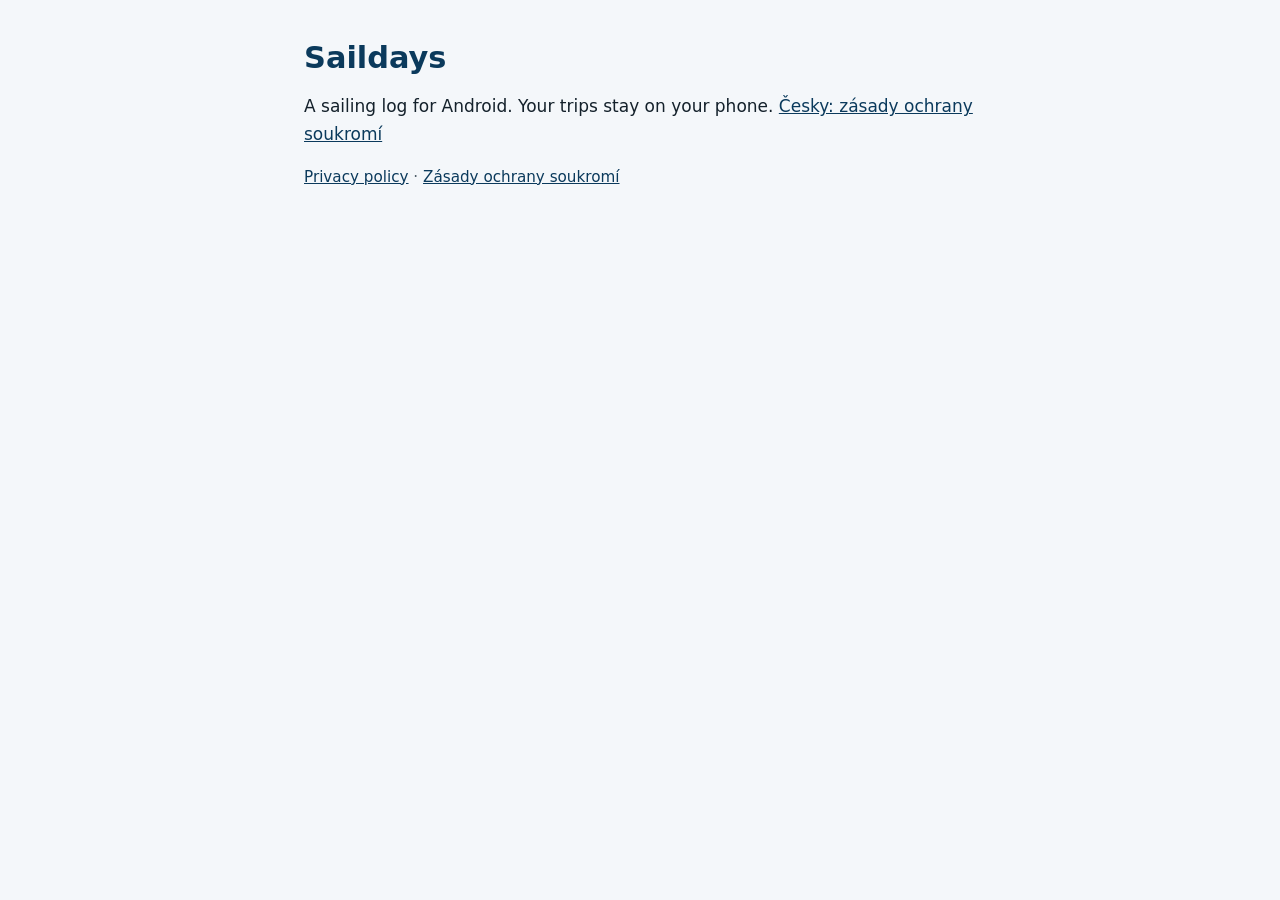
==== index.html @ 202e4eb9 "Web: zásady ochrany soukromí (en, cs), úvodní stránka a kontrolní skript Co-Authored-By: Claude Opus" ====
<!doctype html>
<html lang="en">
<head>
<meta charset="utf-8">
<meta name="viewport" content="width=device-width, initial-scale=1">
<title>Saildays</title>
<meta name="description" content="Saildays: a sailing log for Android that stays on your phone.">
<style>
:root { color-scheme: light dark; --bg: #f4f7fa; --fg: #14212b; --muted: #51606b; --accent: #0b3a5c; }
@media (prefers-color-scheme: dark) { :root { --bg: #0d1820; --fg: #e6edf2; --muted: #9fb0bc; --accent: #7cb7e6; } }
body { margin: 0; background: var(--bg); color: var(--fg); font: 17px/1.6 system-ui, -apple-system, "Segoe UI", Roboto, sans-serif; }
main { max-width: 42rem; margin: 0 auto; padding: 2.5rem 1rem 4rem; }
h1 { font-size: 1.9rem; line-height: 1.2; margin: 0 0 .25rem; color: var(--accent); }
h2 { font-size: 1.15rem; margin: 2rem 0 .5rem; }
.meta, nav { color: var(--muted); font-size: .95rem; }
a { color: var(--accent); }
</style>
</head>
<body>
<main>
<h1>Saildays</h1>
<p>A sailing log for Android. Your trips stay on your phone. <a href="/cs/privacy/" hreflang="cs">Česky: zásady ochrany soukromí</a></p>
<nav><a href="/privacy/">Privacy policy</a> &middot; <a href="/cs/privacy/" hreflang="cs">Zásady ochrany soukromí</a></nav>
</main>
</body>
</html>
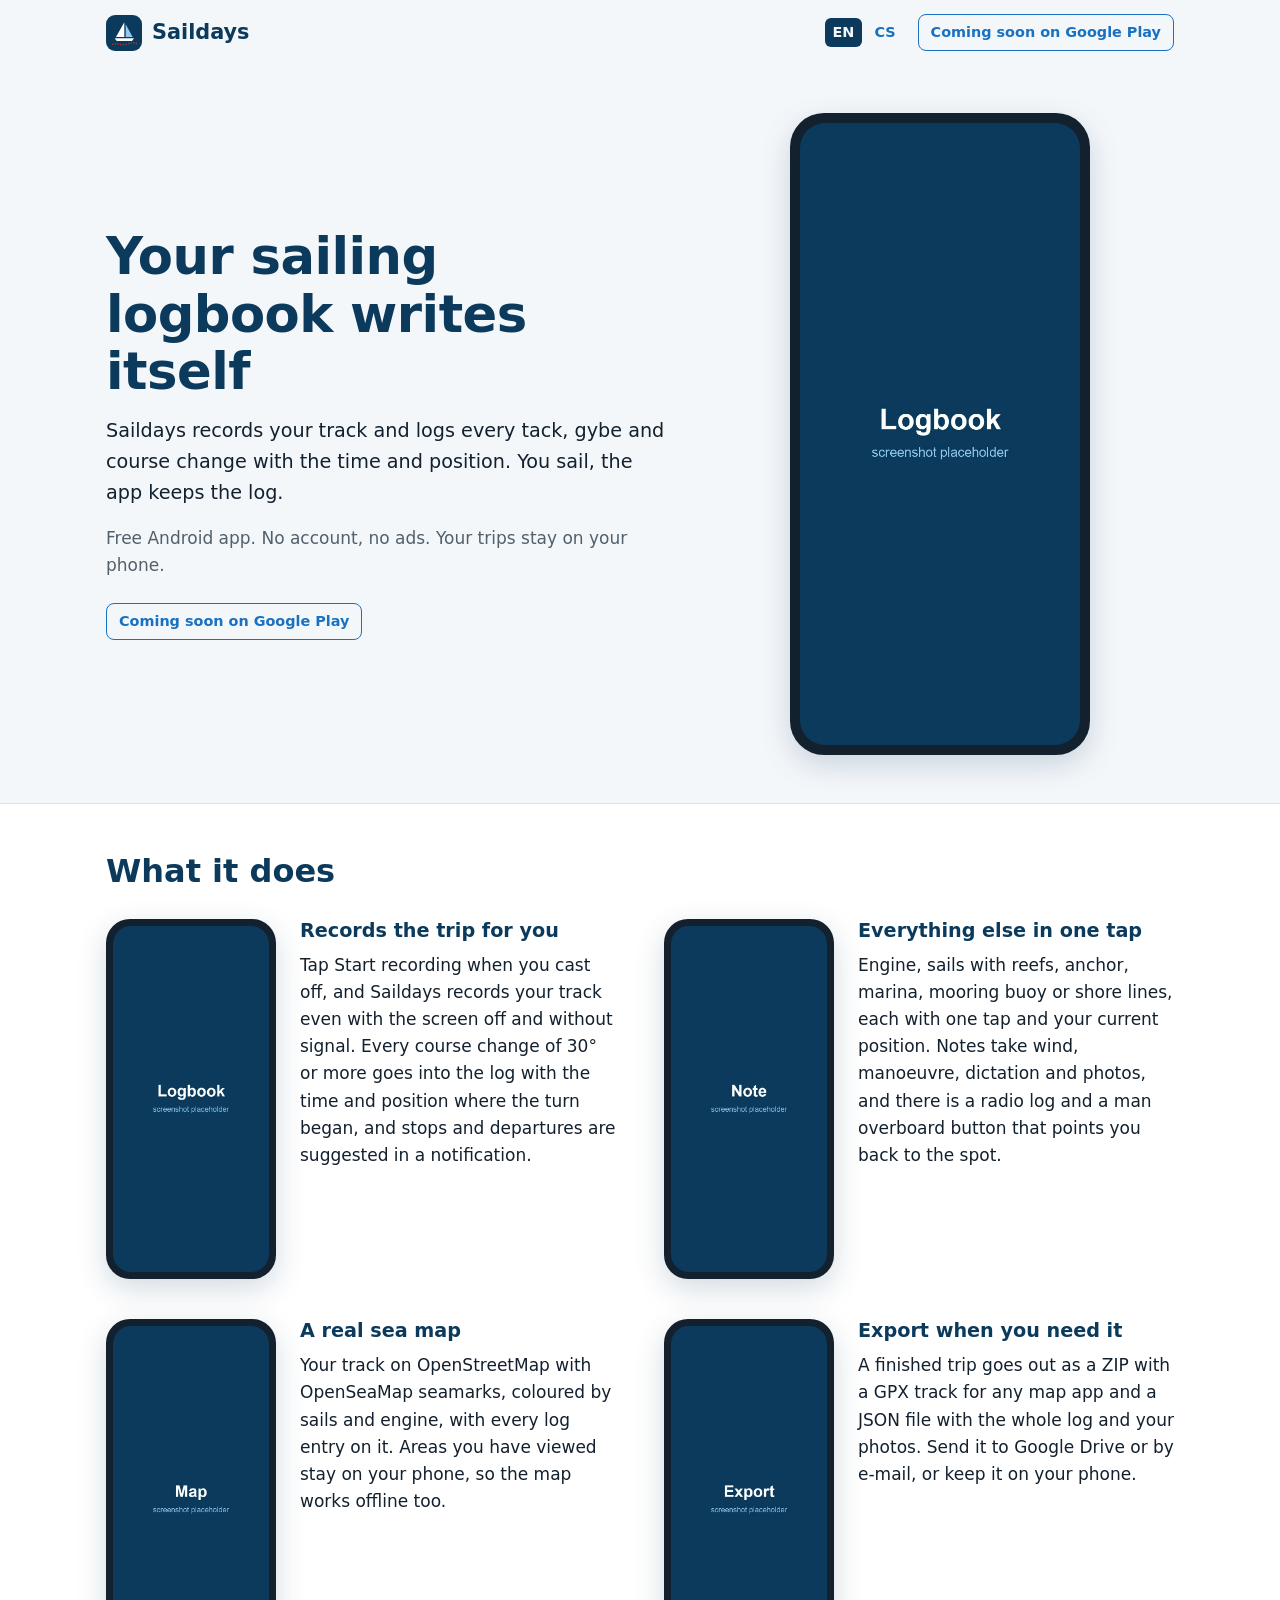
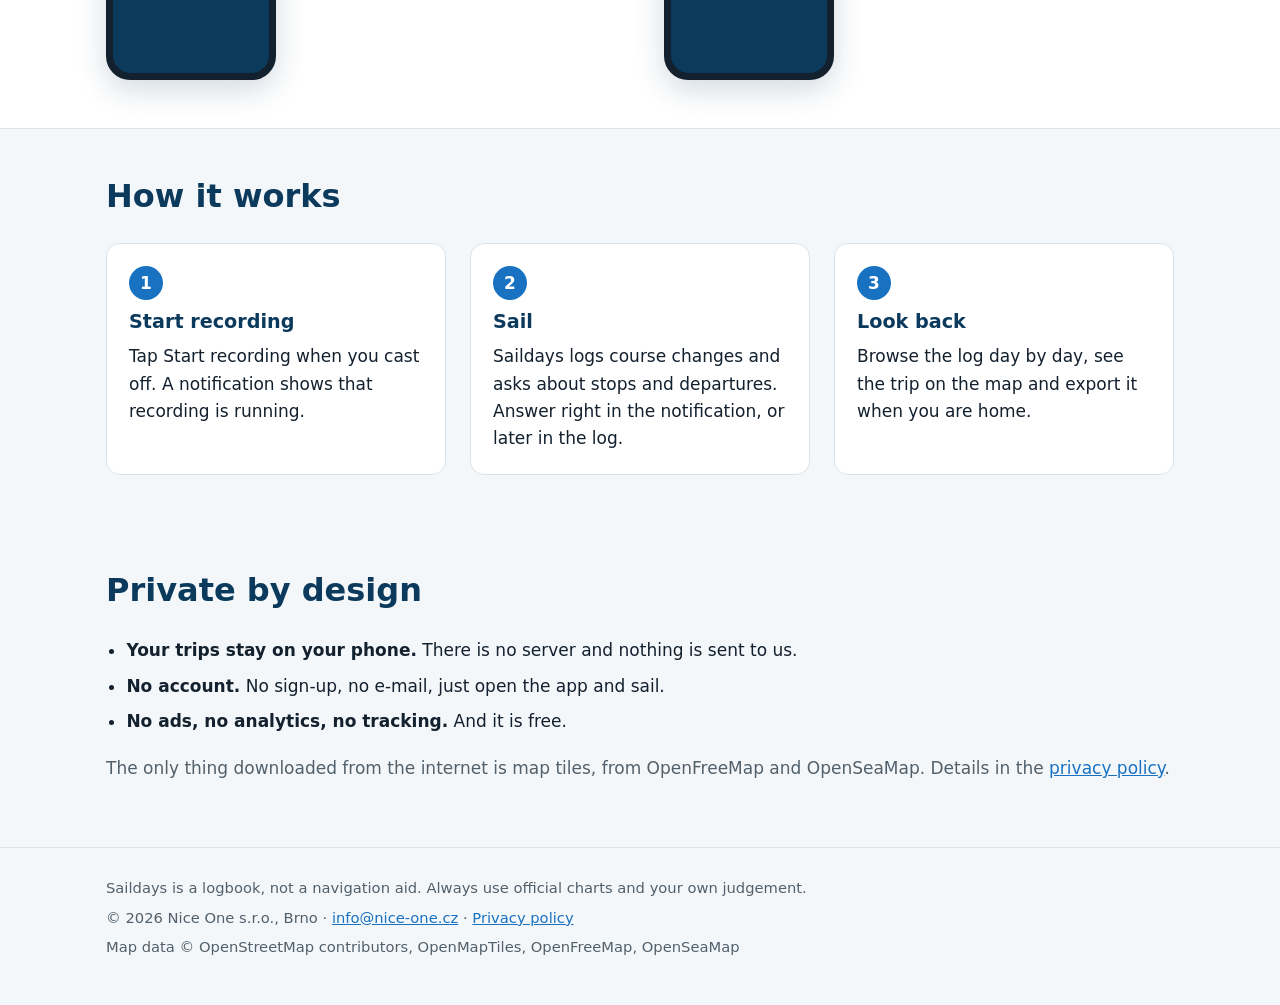
==== commit a790af36: "feat: úvodní stránka cs + en (zatím s náhradními screenshoty) Co-Authored-By: Claude Fable 5.1 <nore" ====
--- a/index.html
+++ b/index.html
@@ -3,24 +3,152 @@
 <head>
 <meta charset="utf-8">
 <meta name="viewport" content="width=device-width, initial-scale=1">
-<title>Saildays</title>
-<meta name="description" content="Saildays: a sailing log for Android that stays on your phone.">
+<title>Saildays - the sailing logbook that writes itself</title>
+<meta name="description" content="Saildays records your sailing trip and keeps the logbook for you: track, course changes, anchor and marina, notes and a sea map. Free Android app, no account, no ads. Your trips stay on your phone.">
+<link rel="canonical" href="https://saildays.app/">
+<link rel="alternate" hreflang="en" href="https://saildays.app/">
+<link rel="alternate" hreflang="cs" href="https://saildays.app/cs/">
+<link rel="alternate" hreflang="x-default" href="https://saildays.app/">
+<link rel="icon" type="image/svg+xml" href="/img/icon.svg">
+<meta property="og:type" content="website">
+<meta property="og:url" content="https://saildays.app/">
+<meta property="og:locale" content="en_US">
+<meta property="og:title" content="Saildays - the sailing logbook that writes itself">
+<meta property="og:description" content="Track, course changes, anchor and marina, notes and a sea map. Free Android app, no account, no ads. Your trips stay on your phone.">
+<meta property="og:image" content="https://saildays.app/img/og.png">
+<meta property="og:image:width" content="1200">
+<meta property="og:image:height" content="630">
+<meta name="theme-color" content="#0b3a5c">
 <style>
-:root { color-scheme: light dark; --bg: #f4f7fa; --fg: #14212b; --muted: #51606b; --accent: #0b3a5c; }
-@media (prefers-color-scheme: dark) { :root { --bg: #0d1820; --fg: #e6edf2; --muted: #9fb0bc; --accent: #7cb7e6; } }
-body { margin: 0; background: var(--bg); color: var(--fg); font: 17px/1.6 system-ui, -apple-system, "Segoe UI", Roboto, sans-serif; }
-main { max-width: 42rem; margin: 0 auto; padding: 2.5rem 1rem 4rem; }
-h1 { font-size: 1.9rem; line-height: 1.2; margin: 0 0 .25rem; color: var(--accent); }
-h2 { font-size: 1.15rem; margin: 2rem 0 .5rem; }
-.meta, nav { color: var(--muted); font-size: .95rem; }
+:root { color-scheme: light dark; --bg: #f4f7fa; --card: #ffffff; --fg: #13202e; --muted: #51606b; --navy: #0b3a5c; --accent: #1971c2; --line: #dbe3ea; --frame: #13202e; }
+@media (prefers-color-scheme: dark) { :root { --bg: #0f1720; --card: #1b2430; --fg: #e6edf3; --muted: #9fb0bc; --navy: #e6edf3; --accent: #4dabf7; --line: #2a3644; --frame: #000000; } }
+* { box-sizing: border-box; }
+html { -webkit-text-size-adjust: 100%; }
+body { margin: 0; background: var(--bg); color: var(--fg); font: 17px/1.6 system-ui, -apple-system, "Segoe UI", Roboto, sans-serif; overflow-wrap: break-word; }
 a { color: var(--accent); }
+img { max-width: 100%; height: auto; display: block; }
+.wrap { max-width: 1100px; margin: 0 auto; padding: 0 16px; }
+header .wrap { display: flex; align-items: center; justify-content: space-between; gap: 12px; flex-wrap: wrap; padding-top: 14px; padding-bottom: 14px; }
+.brand { display: flex; align-items: center; gap: 10px; color: var(--navy); text-decoration: none; font-weight: 800; font-size: 1.3rem; }
+.brand img { width: 36px; height: 36px; border-radius: 9px; }
+.nav { display: flex; align-items: center; gap: 14px; flex-wrap: wrap; }
+.lang { display: flex; gap: 4px; font-size: .9rem; font-weight: 600; }
+.lang a, .lang span { padding: 3px 8px; border-radius: 6px; text-decoration: none; }
+.lang span { background: var(--navy); color: var(--bg); }
+.soon { display: inline-block; padding: 6px 12px; border-radius: 8px; border: 1.5px solid var(--accent); color: var(--accent); font-size: .9rem; font-weight: 600; white-space: nowrap; }
+section { padding: 48px 0; }
+h1 { font-size: clamp(2rem, 5vw, 3.2rem); line-height: 1.12; margin: 0 0 16px; color: var(--navy); letter-spacing: -.01em; }
+h2 { font-size: clamp(1.5rem, 3.4vw, 2rem); line-height: 1.2; margin: 0 0 28px; color: var(--navy); }
+h3 { font-size: 1.2rem; line-height: 1.3; margin: 0 0 8px; color: var(--navy); }
+.hero .wrap { display: grid; grid-template-columns: minmax(0, 1.2fr) minmax(0, 1fr); gap: 40px; align-items: center; }
+.lead { font-size: 1.2rem; margin: 0 0 16px; }
+.sub { color: var(--muted); margin: 0 0 24px; }
+.phone { background: var(--frame); border-radius: 34px; padding: 10px; box-shadow: 0 10px 30px rgba(11, 58, 92, .18); width: 100%; max-width: 280px; margin: 0 auto; }
+.phone img { border-radius: 25px; width: 100%; }
+.hero .phone { max-width: 300px; }
+.features { background: var(--card); border-top: 1px solid var(--line); border-bottom: 1px solid var(--line); }
+.grid { display: grid; grid-template-columns: minmax(0, 1fr) minmax(0, 1fr); gap: 40px 48px; }
+.feature { display: grid; grid-template-columns: 170px minmax(0, 1fr); gap: 24px; align-items: start; }
+.feature .phone { max-width: 170px; border-radius: 24px; padding: 7px; }
+.feature .phone img { border-radius: 18px; }
+.feature p, .step p { margin: 0; }
+.steps { list-style: none; margin: 0; padding: 0; display: grid; grid-template-columns: repeat(3, minmax(0, 1fr)); gap: 24px; }
+.step { background: var(--card); border: 1px solid var(--line); border-radius: 14px; padding: 22px; }
+.num { display: inline-flex; width: 34px; height: 34px; border-radius: 50%; align-items: center; justify-content: center; background: var(--accent); color: #ffffff; font-weight: 700; margin-bottom: 10px; }
+.privacy ul { margin: 0 0 20px; padding-left: 1.2em; }
+.privacy li { margin-bottom: 8px; }
+.privacy .note { color: var(--muted); }
+footer { border-top: 1px solid var(--line); padding: 28px 0 40px; color: var(--muted); font-size: .92rem; }
+footer p { margin: 0 0 6px; }
+@media (max-width: 720px) {
+  section { padding: 36px 0; }
+  .hero .wrap, .grid, .steps { grid-template-columns: minmax(0, 1fr); }
+  .soon { white-space: normal; }
+  .hero .phone { max-width: 240px; }
+  .feature { grid-template-columns: 110px minmax(0, 1fr); gap: 16px; }
+  .feature .phone { max-width: 110px; border-radius: 18px; padding: 5px; }
+  .feature .phone img { border-radius: 13px; }
+}
 </style>
 </head>
 <body>
+<header>
+<div class="wrap">
+<a class="brand" href="/"><img src="/img/icon.svg" alt="" width="36" height="36">Saildays</a>
+<div class="nav">
+<nav class="lang" aria-label="Language"><span aria-current="page">EN</span><a href="/cs/" hreflang="cs" lang="cs">CS</a></nav>
+<span class="soon">Coming soon on Google Play</span>
+</div>
+</div>
+</header>
+
 <main>
-<h1>Saildays</h1>
-<p>A sailing log for Android. Your trips stay on your phone. <a href="/cs/privacy/" hreflang="cs">Česky: zásady ochrany soukromí</a></p>
-<nav><a href="/privacy/">Privacy policy</a> &middot; <a href="/cs/privacy/" hreflang="cs">Zásady ochrany soukromí</a></nav>
+<section class="hero">
+<div class="wrap">
+<div>
+<h1>Your sailing logbook writes itself</h1>
+<p class="lead">Saildays records your track and logs every tack, gybe and course change with the time and position. You sail, the app keeps the log.</p>
+<p class="sub">Free Android app. No account, no ads. Your trips stay on your phone.</p>
+<span class="soon">Coming soon on Google Play</span>
+</div>
+<div class="phone"><img src="/img/shot-log-en.webp" alt="Saildays logbook with the day's timeline" width="540" height="1200" fetchpriority="high"></div>
+</div>
+</section>
+
+<section class="features">
+<div class="wrap">
+<h2>What it does</h2>
+<div class="grid">
+<div class="feature">
+<div class="phone"><img src="/img/shot-log-en.webp" alt="Logbook with course changes" width="540" height="1200" loading="lazy"></div>
+<div><h3>Records the trip for you</h3><p>Tap Start recording when you cast off, and Saildays records your track even with the screen off and without signal. Every course change of 30° or more goes into the log with the time and position where the turn began, and stops and departures are suggested in a notification.</p></div>
+</div>
+<div class="feature">
+<div class="phone"><img src="/img/shot-note-en.webp" alt="Note with wind, dictation and photos" width="540" height="1200" loading="lazy"></div>
+<div><h3>Everything else in one tap</h3><p>Engine, sails with reefs, anchor, marina, mooring buoy or shore lines, each with one tap and your current position. Notes take wind, manoeuvre, dictation and photos, and there is a radio log and a man overboard button that points you back to the spot.</p></div>
+</div>
+<div class="feature">
+<div class="phone"><img src="/img/shot-map-en.webp" alt="Map with the track and OpenSeaMap seamarks" width="540" height="1200" loading="lazy"></div>
+<div><h3>A real sea map</h3><p>Your track on OpenStreetMap with OpenSeaMap seamarks, coloured by sails and engine, with every log entry on it. Areas you have viewed stay on your phone, so the map works offline too.</p></div>
+</div>
+<div class="feature">
+<div class="phone"><img src="/img/shot-export-en.webp" alt="Trip summary with export" width="540" height="1200" loading="lazy"></div>
+<div><h3>Export when you need it</h3><p>A finished trip goes out as a ZIP with a GPX track for any map app and a JSON file with the whole log and your photos. Send it to Google Drive or by e-mail, or keep it on your phone.</p></div>
+</div>
+</div>
+</div>
+</section>
+
+<section class="how">
+<div class="wrap">
+<h2>How it works</h2>
+<ol class="steps">
+<li class="step"><span class="num">1</span><h3>Start recording</h3><p>Tap Start recording when you cast off. A notification shows that recording is running.</p></li>
+<li class="step"><span class="num">2</span><h3>Sail</h3><p>Saildays logs course changes and asks about stops and departures. Answer right in the notification, or later in the log.</p></li>
+<li class="step"><span class="num">3</span><h3>Look back</h3><p>Browse the log day by day, see the trip on the map and export it when you are home.</p></li>
+</ol>
+</div>
+</section>
+
+<section class="privacy">
+<div class="wrap">
+<h2>Private by design</h2>
+<ul>
+<li><strong>Your trips stay on your phone.</strong> There is no server and nothing is sent to us.</li>
+<li><strong>No account.</strong> No sign-up, no e-mail, just open the app and sail.</li>
+<li><strong>No ads, no analytics, no tracking.</strong> And it is free.</li>
+</ul>
+<p class="note">The only thing downloaded from the internet is map tiles, from OpenFreeMap and OpenSeaMap. Details in the <a href="/privacy/">privacy policy</a>.</p>
+</div>
+</section>
 </main>
+
+<footer>
+<div class="wrap">
+<p>Saildays is a logbook, not a navigation aid. Always use official charts and your own judgement.</p>
+<p>&copy; 2026 Nice One s.r.o., Brno &middot; <a href="mailto:info@nice-one.cz">info@nice-one.cz</a> &middot; <a href="/privacy/">Privacy policy</a></p>
+<p>Map data &copy; OpenStreetMap contributors, OpenMapTiles, OpenFreeMap, OpenSeaMap</p>
+</div>
+</footer>
 </body>
 </html>
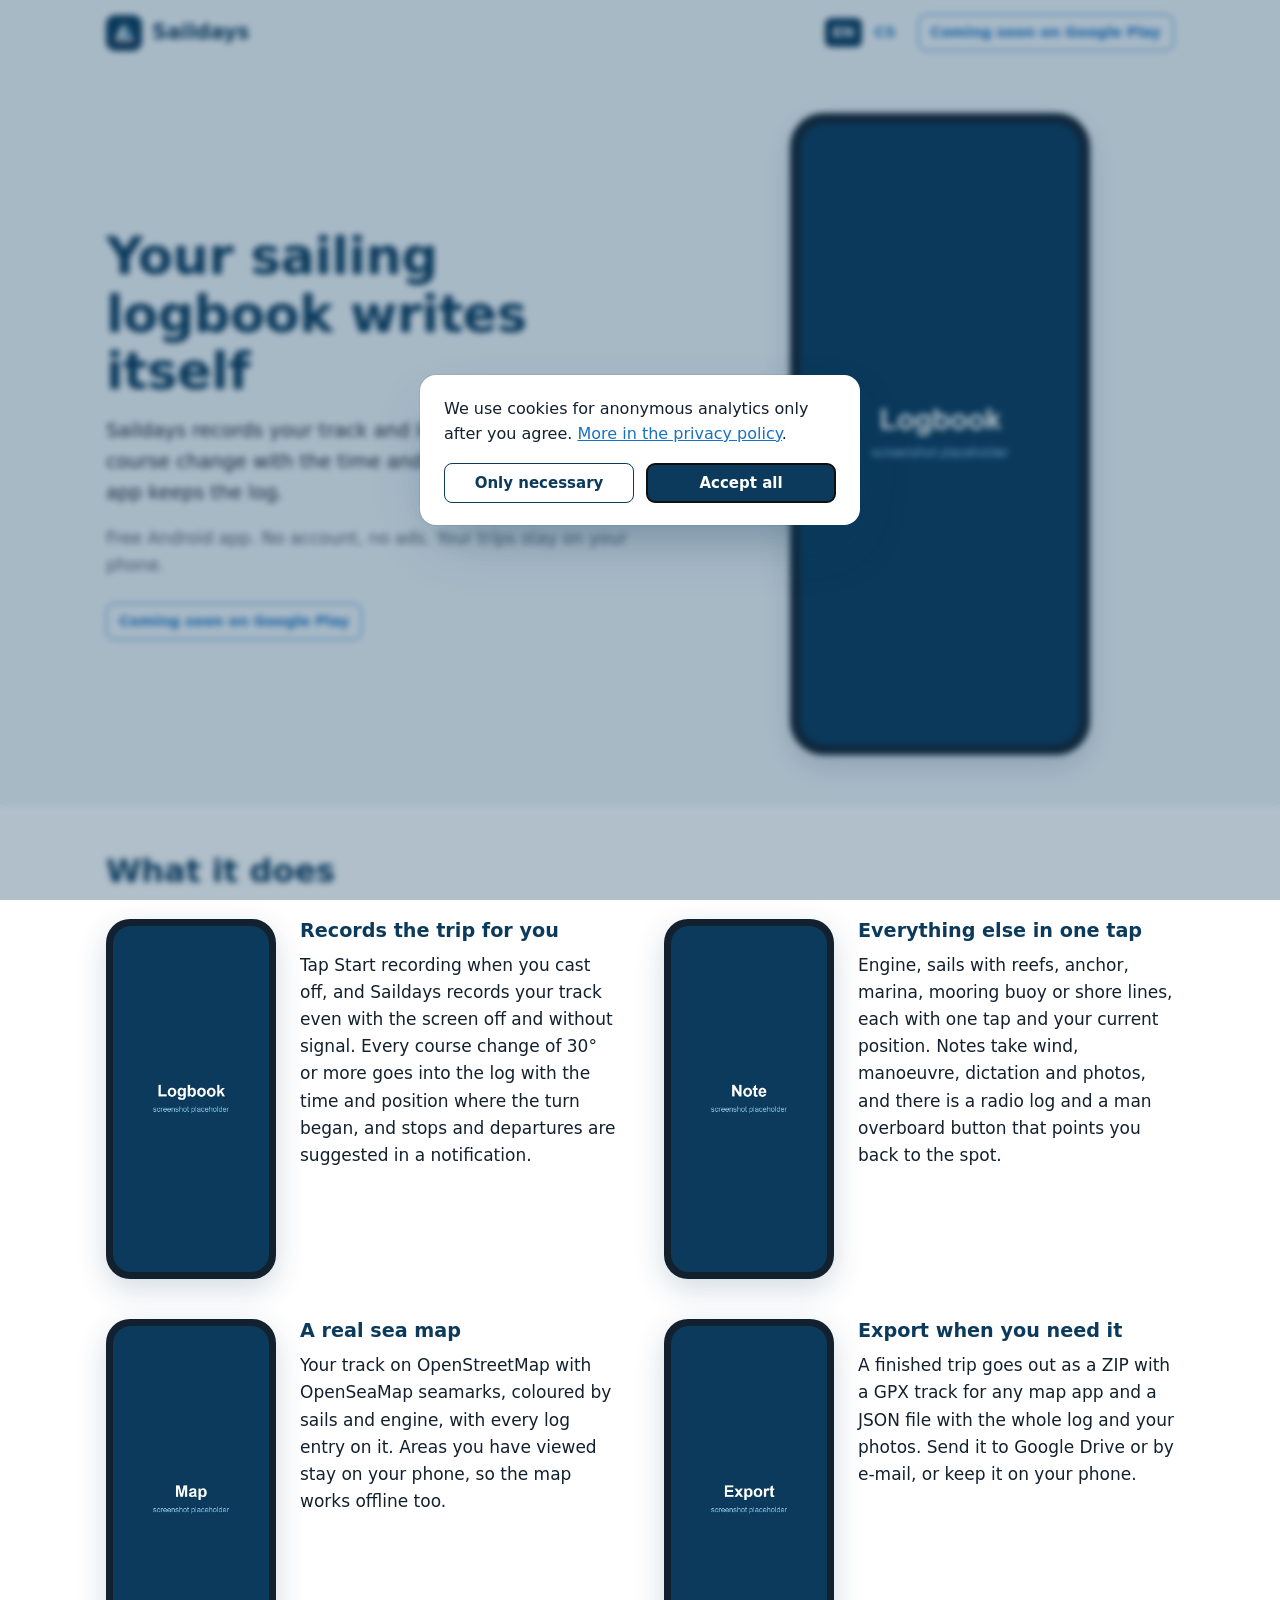
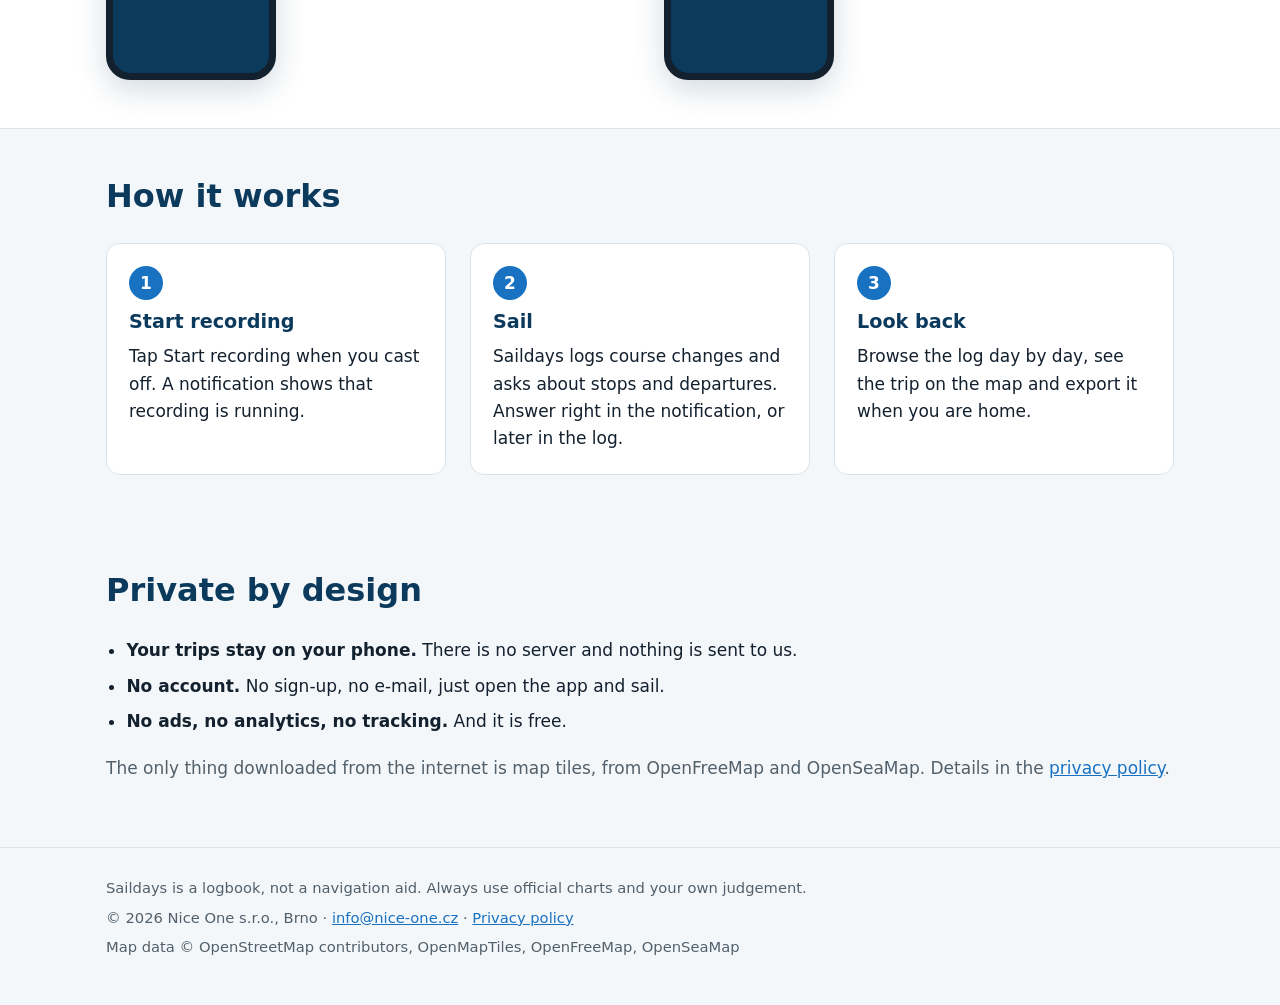
==== commit 3f6f8eb6: "feat: 404, robots, sitemap, favicony, cookie lišta a GTM - 404.html (en + cs), .htaccess (ErrorDocum" ====
--- a/index.html
+++ b/index.html
@@ -9,7 +9,6 @@
 <link rel="alternate" hreflang="en" href="https://saildays.app/">
 <link rel="alternate" hreflang="cs" href="https://saildays.app/cs/">
 <link rel="alternate" hreflang="x-default" href="https://saildays.app/">
-<link rel="icon" type="image/svg+xml" href="/img/icon.svg">
 <meta property="og:type" content="website">
 <meta property="og:url" content="https://saildays.app/">
 <meta property="og:locale" content="en_US">
@@ -19,6 +18,15 @@
 <meta property="og:image:width" content="1200">
 <meta property="og:image:height" content="630">
 <meta name="theme-color" content="#0b3a5c">
+<meta name="twitter:card" content="summary_large_image">
+<meta name="twitter:title" content="Saildays - the sailing logbook that writes itself">
+<meta name="twitter:description" content="Track, course changes, anchor and marina, notes and a sea map. Free Android app, no account, no ads. Your trips stay on your phone.">
+<meta name="twitter:image" content="https://saildays.app/img/og.png">
+<link rel="icon" href="/favicon.ico" sizes="32x32">
+<link rel="icon" type="image/svg+xml" href="/img/icon.svg">
+<link rel="icon" type="image/png" sizes="32x32" href="/favicon-32x32.png">
+<link rel="apple-touch-icon" href="/apple-touch-icon.png">
+<link rel="manifest" href="/site.webmanifest">
 <style>
 :root { color-scheme: light dark; --bg: #f4f7fa; --card: #ffffff; --fg: #13202e; --muted: #51606b; --navy: #0b3a5c; --accent: #1971c2; --line: #dbe3ea; --frame: #13202e; }
 @media (prefers-color-scheme: dark) { :root { --bg: #0f1720; --card: #1b2430; --fg: #e6edf3; --muted: #9fb0bc; --navy: #e6edf3; --accent: #4dabf7; --line: #2a3644; --frame: #000000; } }
@@ -70,8 +78,41 @@
   .feature .phone img { border-radius: 13px; }
 }
 </style>
+<!-- Consent Mode v2: default denied, volba z cookie saildays_consent se obnovuje pred nactenim GTM -->
+<script>
+window.dataLayer = window.dataLayer || [];
+function gtag(){dataLayer.push(arguments);}
+gtag('consent', 'default', {
+  analytics_storage: 'denied',
+  ad_storage: 'denied',
+  ad_user_data: 'denied',
+  ad_personalization: 'denied',
+  wait_for_update: 500
+});
+(function () {
+  var m = document.cookie.match(/(?:^|; )saildays_consent=([^;]*)/);
+  if (!m) return;
+  var g = m[1] === 'granted' ? 'granted' : 'denied';
+  gtag('consent', 'update', {
+    analytics_storage: g,
+    ad_storage: g,
+    ad_user_data: g,
+    ad_personalization: g
+  });
+})();
+</script>
+<!-- Google Tag Manager -->
+<script>(function(w,d,s,l,i){w[l]=w[l]||[];w[l].push({'gtm.start':
+new Date().getTime(),event:'gtm.js'});var f=d.getElementsByTagName(s)[0],
+j=d.createElement(s),dl=l!='dataLayer'?'&l='+l:'';j.async=true;j.src=
+'https://www.googletagmanager.com/gtm.js?id='+i+dl;f.parentNode.insertBefore(j,f);
+})(window,document,'script','dataLayer','GTM-5BL8T5LD');</script>
+<!-- End Google Tag Manager -->
 </head>
 <body>
+<!-- Google Tag Manager (noscript) -->
+<noscript><iframe src="https://www.googletagmanager.com/ns.html?id=GTM-5BL8T5LD" height="0" width="0" style="display:none;visibility:hidden"></iframe></noscript>
+<!-- End Google Tag Manager (noscript) -->
 <header>
 <div class="wrap">
 <a class="brand" href="/"><img src="/img/icon.svg" alt="" width="36" height="36">Saildays</a>
@@ -150,5 +191,6 @@
 <p>Map data &copy; OpenStreetMap contributors, OpenMapTiles, OpenFreeMap, OpenSeaMap</p>
 </div>
 </footer>
+<script src="/js/cookie-consent.js?v=1"></script>
 </body>
 </html>
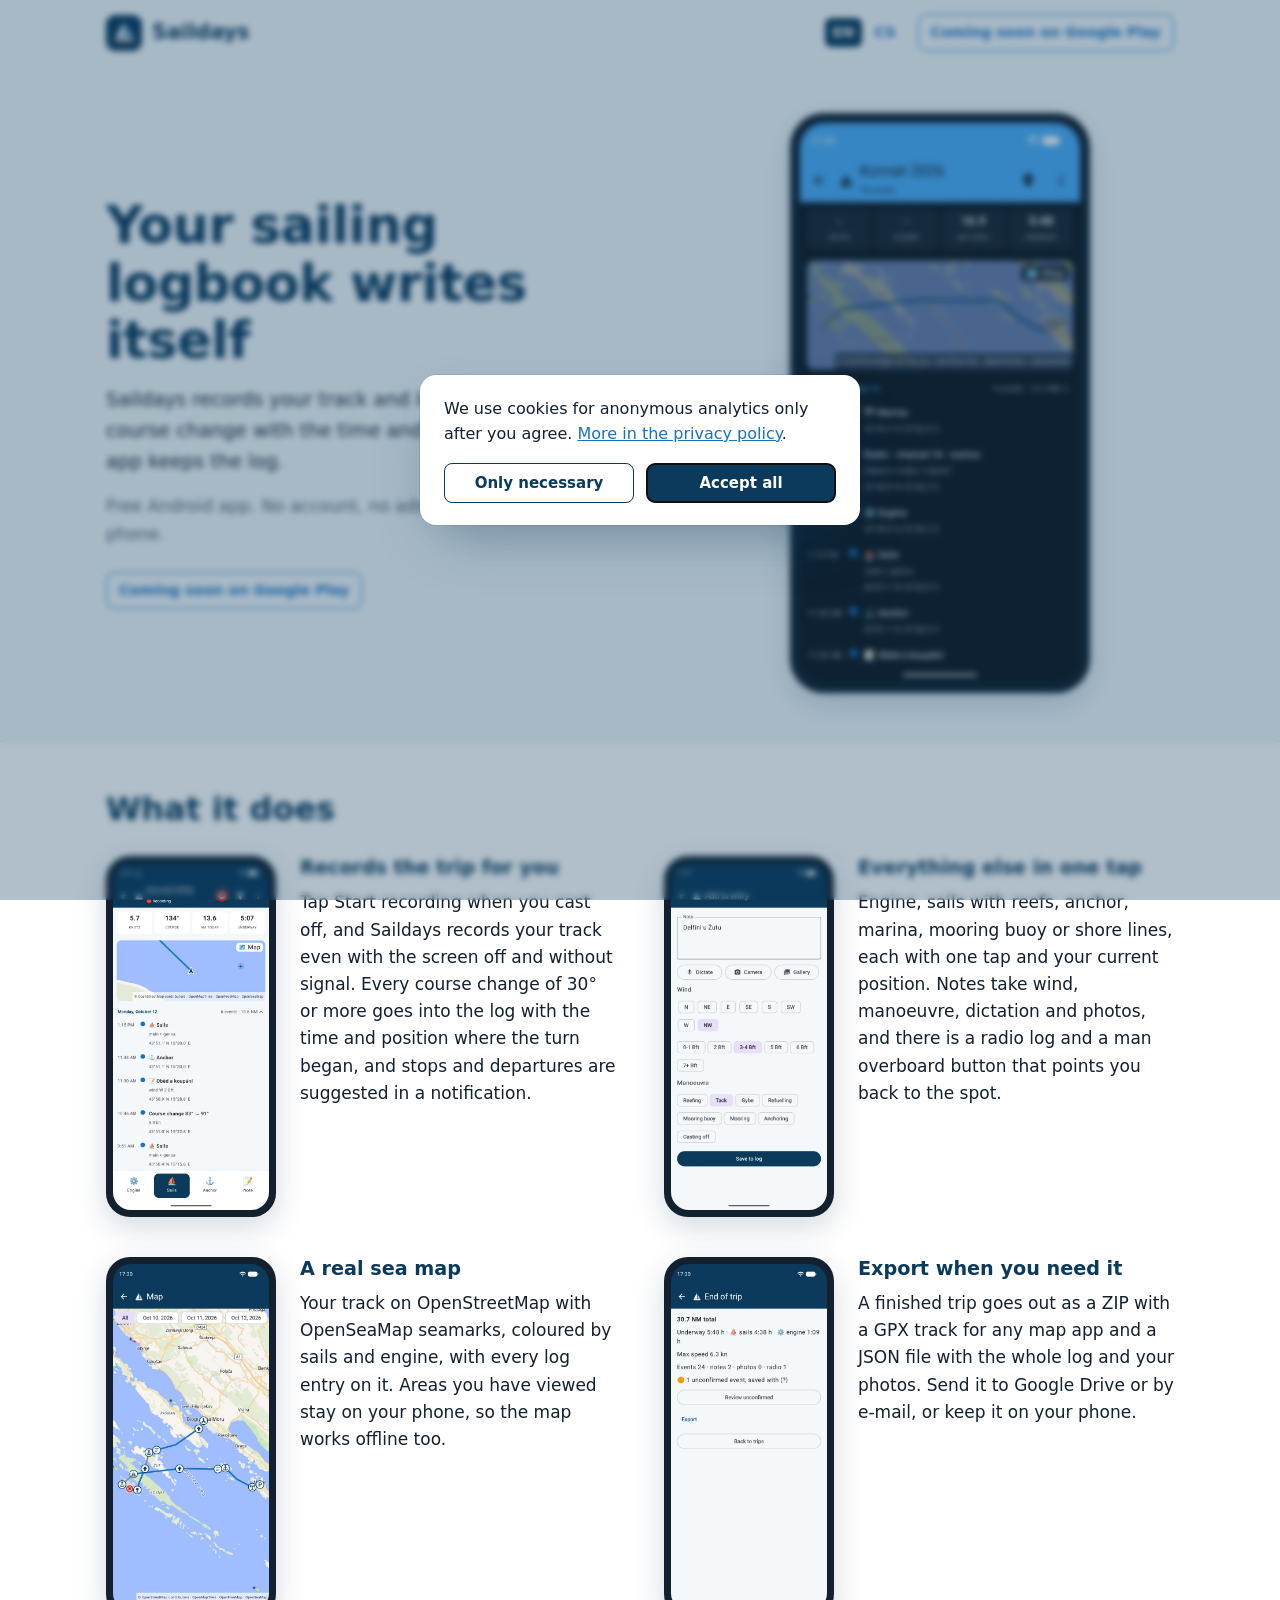
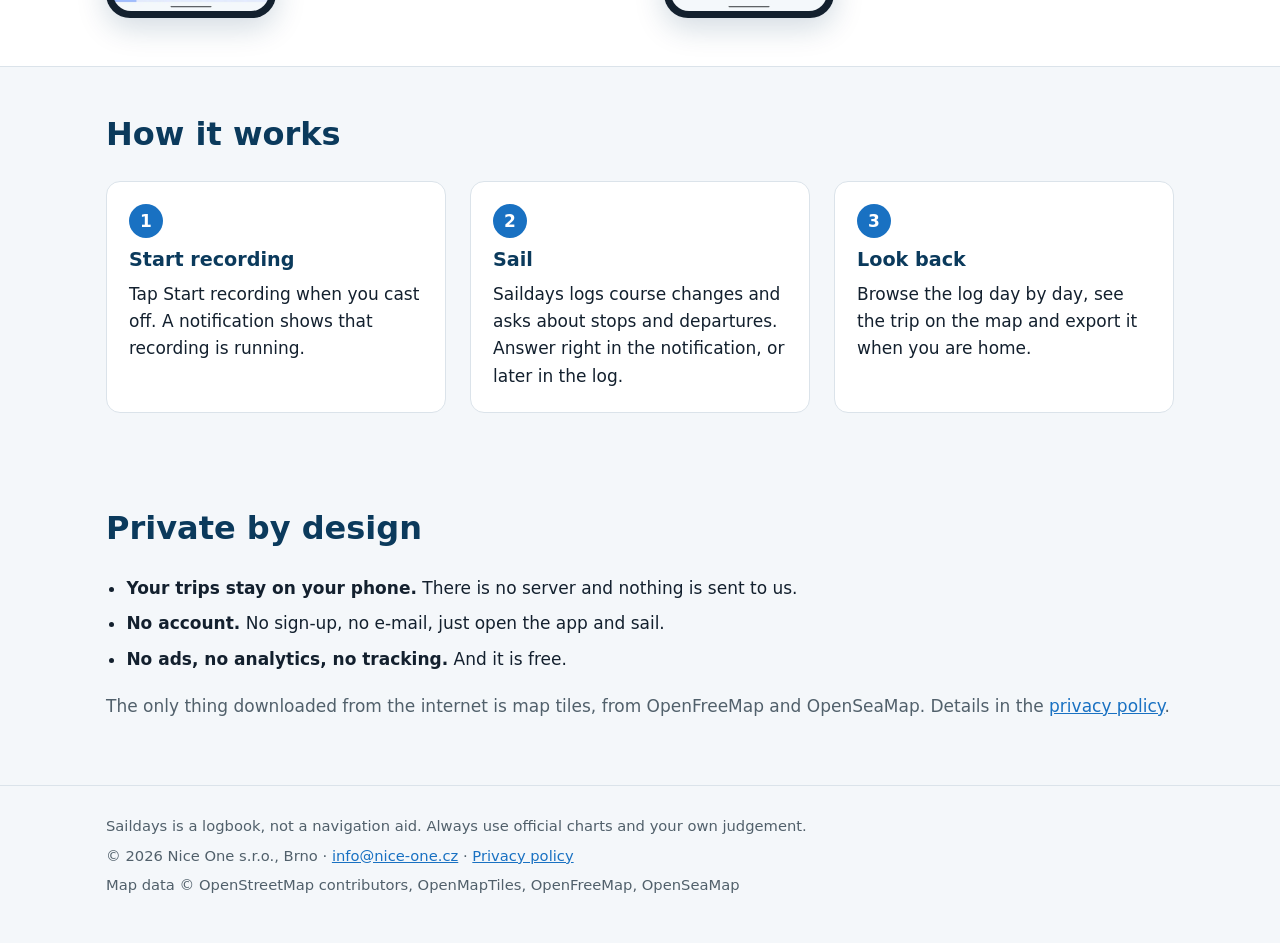
==== commit 3b704f2f: "feat: skutečné screenshoty, OG obrázek, consent trigger, drobné opravy Co-Authored-By: Claude Fable " ====
--- a/index.html
+++ b/index.html
@@ -132,7 +132,7 @@
 <p class="sub">Free Android app. No account, no ads. Your trips stay on your phone.</p>
 <span class="soon">Coming soon on Google Play</span>
 </div>
-<div class="phone"><img src="/img/shot-log-en.webp" alt="Saildays logbook with the day's timeline" width="540" height="1200" fetchpriority="high"></div>
+<div class="phone"><img src="/img/shot-hero-en.webp" alt="Saildays logbook in dark mode with the day's timeline" width="540" height="1080" fetchpriority="high"></div>
 </div>
 </section>
 
@@ -141,19 +141,19 @@
 <h2>What it does</h2>
 <div class="grid">
 <div class="feature">
-<div class="phone"><img src="/img/shot-log-en.webp" alt="Logbook with course changes" width="540" height="1200" loading="lazy"></div>
+<div class="phone"><img src="/img/shot-log-en.webp" alt="Logbook with the day's timeline and a map preview" width="540" height="1200" loading="lazy"></div>
 <div><h3>Records the trip for you</h3><p>Tap Start recording when you cast off, and Saildays records your track even with the screen off and without signal. Every course change of 30° or more goes into the log with the time and position where the turn began, and stops and departures are suggested in a notification.</p></div>
 </div>
 <div class="feature">
-<div class="phone"><img src="/img/shot-note-en.webp" alt="Note with wind, dictation and photos" width="540" height="1200" loading="lazy"></div>
+<div class="phone"><img src="/img/shot-note-en.webp" alt="Note with wind, manoeuvre and photos" width="540" height="1200" loading="lazy"></div>
 <div><h3>Everything else in one tap</h3><p>Engine, sails with reefs, anchor, marina, mooring buoy or shore lines, each with one tap and your current position. Notes take wind, manoeuvre, dictation and photos, and there is a radio log and a man overboard button that points you back to the spot.</p></div>
 </div>
 <div class="feature">
-<div class="phone"><img src="/img/shot-map-en.webp" alt="Map with the track and OpenSeaMap seamarks" width="540" height="1200" loading="lazy"></div>
+<div class="phone"><img src="/img/shot-map-en.webp" alt="Map with the track and OpenSeaMap marks" width="540" height="1200" loading="lazy"></div>
 <div><h3>A real sea map</h3><p>Your track on OpenStreetMap with OpenSeaMap seamarks, coloured by sails and engine, with every log entry on it. Areas you have viewed stay on your phone, so the map works offline too.</p></div>
 </div>
 <div class="feature">
-<div class="phone"><img src="/img/shot-export-en.webp" alt="Trip summary with export" width="540" height="1200" loading="lazy"></div>
+<div class="phone"><img src="/img/shot-export-en.webp" alt="End-of-trip summary with export" width="540" height="1200" loading="lazy"></div>
 <div><h3>Export when you need it</h3><p>A finished trip goes out as a ZIP with a GPX track for any map app and a JSON file with the whole log and your photos. Send it to Google Drive or by e-mail, or keep it on your phone.</p></div>
 </div>
 </div>
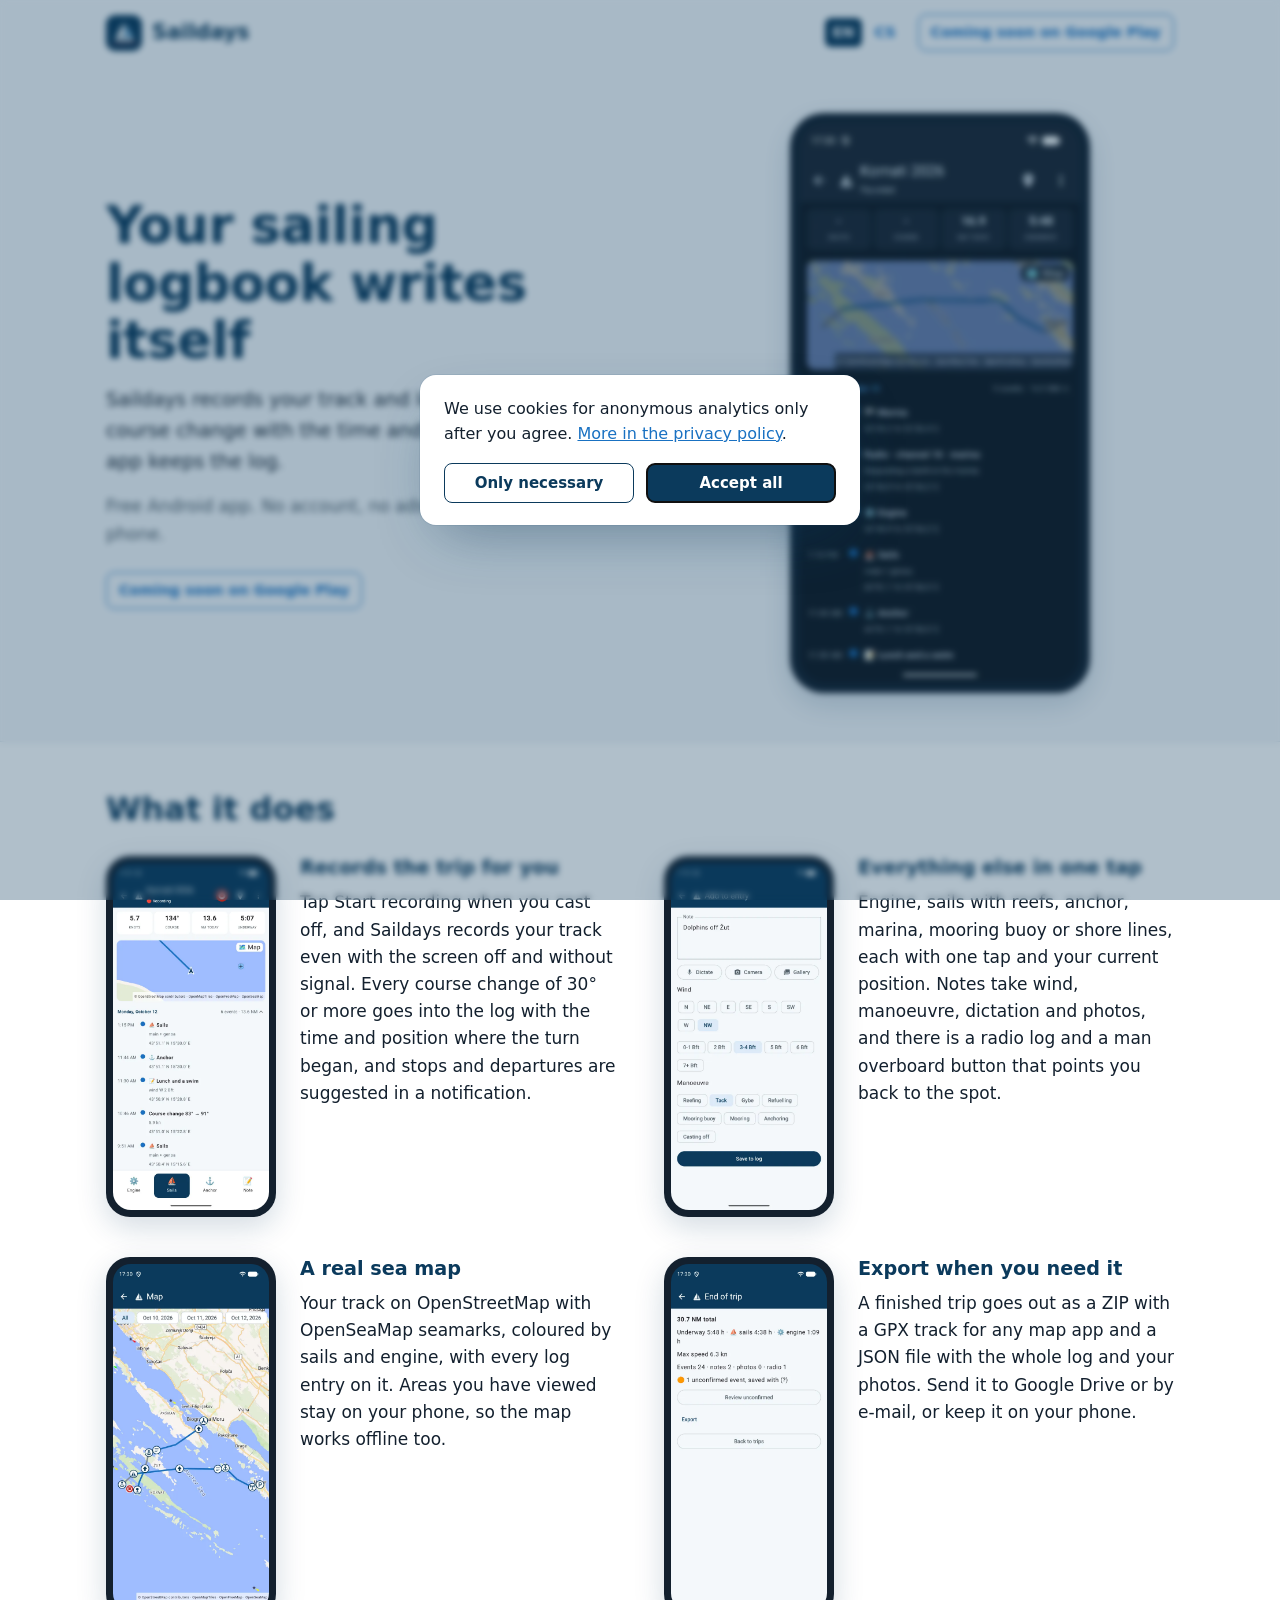
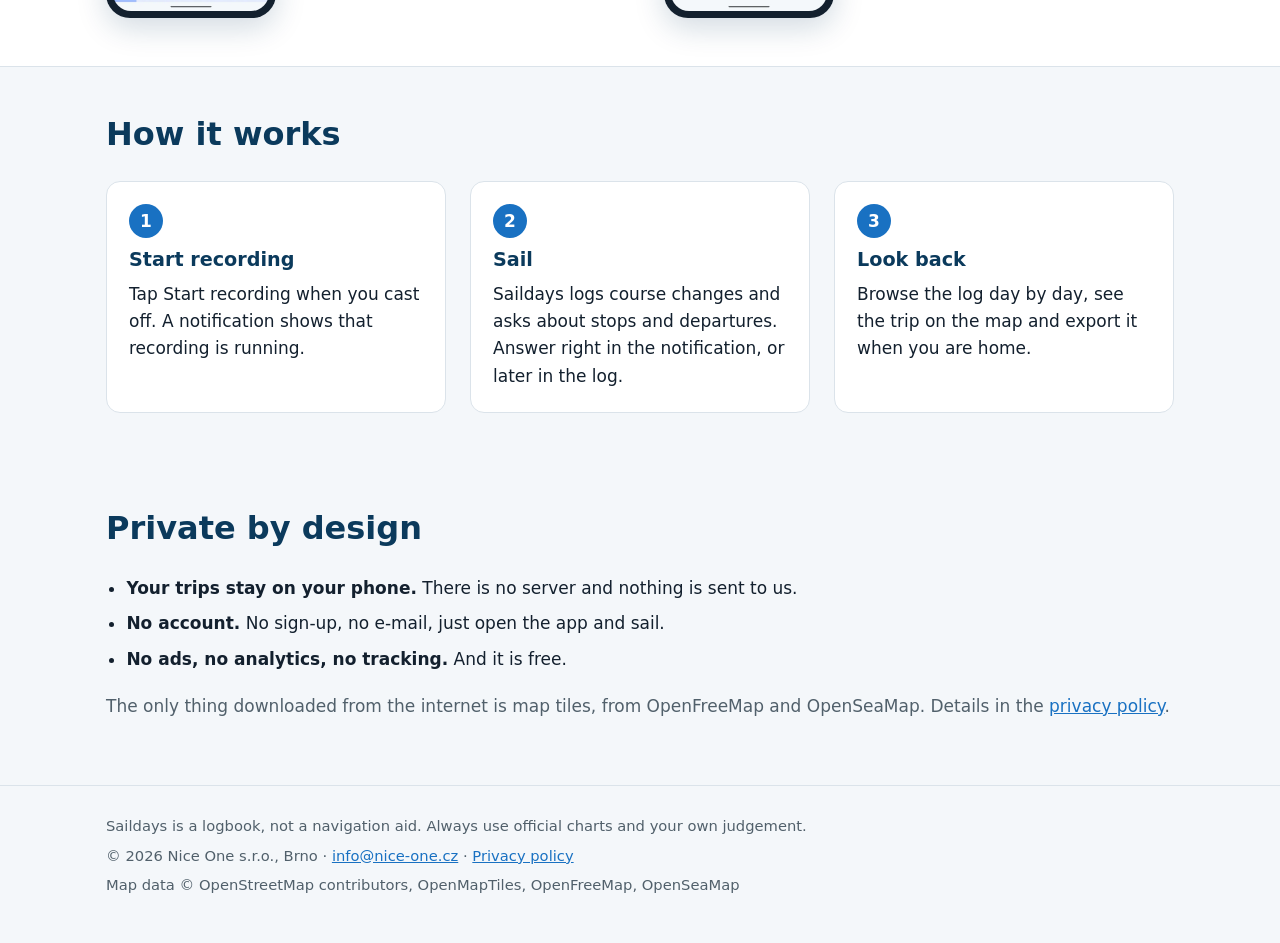
==== commit 2fc0732c: "feat: anglické screenshoty bez českých textů Co-Authored-By: Claude Opus 5.5 <noreply@anthropic.com>" ====
--- a/index.html
+++ b/index.html
@@ -14,14 +14,14 @@
 <meta property="og:locale" content="en_US">
 <meta property="og:title" content="Saildays - the sailing logbook that writes itself">
 <meta property="og:description" content="Track, course changes, anchor and marina, notes and a sea map. Free Android app, no account, no ads. Your trips stay on your phone.">
-<meta property="og:image" content="https://saildays.app/img/og.png">
+<meta property="og:image" content="https://saildays.app/img/og.png?v=2">
 <meta property="og:image:width" content="1200">
 <meta property="og:image:height" content="630">
 <meta name="theme-color" content="#0b3a5c">
 <meta name="twitter:card" content="summary_large_image">
 <meta name="twitter:title" content="Saildays - the sailing logbook that writes itself">
 <meta name="twitter:description" content="Track, course changes, anchor and marina, notes and a sea map. Free Android app, no account, no ads. Your trips stay on your phone.">
-<meta name="twitter:image" content="https://saildays.app/img/og.png">
+<meta name="twitter:image" content="https://saildays.app/img/og.png?v=2">
 <link rel="icon" href="/favicon.ico" sizes="32x32">
 <link rel="icon" type="image/svg+xml" href="/img/icon.svg">
 <link rel="icon" type="image/png" sizes="32x32" href="/favicon-32x32.png">
@@ -132,7 +132,7 @@
 <p class="sub">Free Android app. No account, no ads. Your trips stay on your phone.</p>
 <span class="soon">Coming soon on Google Play</span>
 </div>
-<div class="phone"><img src="/img/shot-hero-en.webp" alt="Saildays logbook in dark mode with the day's timeline" width="540" height="1080" fetchpriority="high"></div>
+<div class="phone"><img src="/img/shot-hero-en.webp?v=3" alt="Saildays logbook in dark mode with the day's timeline" width="540" height="1080" fetchpriority="high"></div>
 </div>
 </section>
 
@@ -141,19 +141,19 @@
 <h2>What it does</h2>
 <div class="grid">
 <div class="feature">
-<div class="phone"><img src="/img/shot-log-en.webp" alt="Logbook with the day's timeline and a map preview" width="540" height="1200" loading="lazy"></div>
+<div class="phone"><img src="/img/shot-log-en.webp?v=3" alt="Logbook with the day's timeline and a map preview" width="540" height="1200" loading="lazy"></div>
 <div><h3>Records the trip for you</h3><p>Tap Start recording when you cast off, and Saildays records your track even with the screen off and without signal. Every course change of 30° or more goes into the log with the time and position where the turn began, and stops and departures are suggested in a notification.</p></div>
 </div>
 <div class="feature">
-<div class="phone"><img src="/img/shot-note-en.webp" alt="Note with wind, manoeuvre and photos" width="540" height="1200" loading="lazy"></div>
+<div class="phone"><img src="/img/shot-note-en.webp?v=3" alt="Note with wind, manoeuvre and photos" width="540" height="1200" loading="lazy"></div>
 <div><h3>Everything else in one tap</h3><p>Engine, sails with reefs, anchor, marina, mooring buoy or shore lines, each with one tap and your current position. Notes take wind, manoeuvre, dictation and photos, and there is a radio log and a man overboard button that points you back to the spot.</p></div>
 </div>
 <div class="feature">
-<div class="phone"><img src="/img/shot-map-en.webp" alt="Map with the track and OpenSeaMap marks" width="540" height="1200" loading="lazy"></div>
+<div class="phone"><img src="/img/shot-map-en.webp?v=3" alt="Map with the track and OpenSeaMap marks" width="540" height="1200" loading="lazy"></div>
 <div><h3>A real sea map</h3><p>Your track on OpenStreetMap with OpenSeaMap seamarks, coloured by sails and engine, with every log entry on it. Areas you have viewed stay on your phone, so the map works offline too.</p></div>
 </div>
 <div class="feature">
-<div class="phone"><img src="/img/shot-export-en.webp" alt="End-of-trip summary with export" width="540" height="1200" loading="lazy"></div>
+<div class="phone"><img src="/img/shot-export-en.webp?v=3" alt="End-of-trip summary with export" width="540" height="1200" loading="lazy"></div>
 <div><h3>Export when you need it</h3><p>A finished trip goes out as a ZIP with a GPX track for any map app and a JSON file with the whole log and your photos. Send it to Google Drive or by e-mail, or keep it on your phone.</p></div>
 </div>
 </div>
